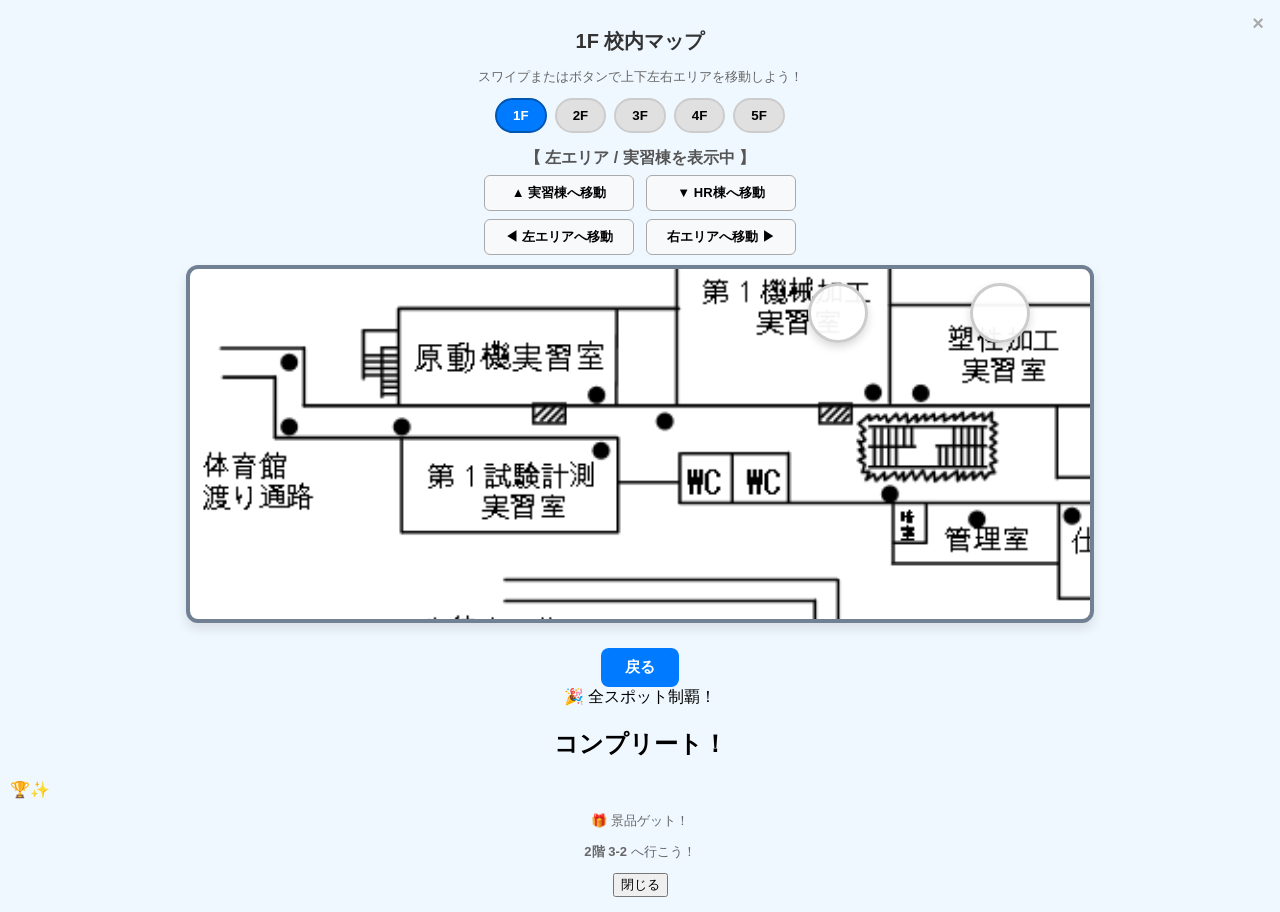
==== map.html @ f359a03f "Add files via upload" ====
<!DOCTYPE html>
<html lang="ja">
<head>
    <meta charset="UTF-8">
    <meta name="viewport" content="width=device-width, initial-scale=1.0">
    <title>ARスタンプラリー - 校内マップ</title>
    
    <link rel="stylesheet" href="map.css?v=4">
</head>
<body>

    <!-- ヘッダーエリア（右上ミニバッジ配置用） -->
    <div class="header-container">
        <h1 id="floorTitle">1F 校内マップ</h1>
        <!-- 2回目以降いつでも開けるミニバッジボタン -->
        <div id="completeBadge" class="complete-badge" onclick="openCompleteModal()" style="display: none;">
            🎁 景品GET!
        </div>
    </div>
    
    <p>スワイプまたはボタンで上下左右エリアを移動しよう！</p>

    <!-- 階数切り替えボタン -->
    <div class="floor-selector">
        <button class="floor-btn active" onclick="switchFloor(1)">1F</button>
        <button class="floor-btn" onclick="switchFloor(2)">2F</button>
        <button class="floor-btn" onclick="switchFloor(3)">3F</button>
        <button class="floor-btn" onclick="switchFloor(4)">4F</button>
        <button class="floor-btn" onclick="switchFloor(5)">5F</button>
    </div>

    <!-- 上下左右エリア切替インジケーター & ボタン -->
    <div class="area-control">
        <div id="areaLabel" class="area-indicator">【 左エリア / 実習棟を表示中 】</div>
        
        <div class="area-btn-group">
            <button class="area-btn btn-up" onclick="setYAreaView(false)">▲ 実習棟へ移動</button>
            <button class="area-btn btn-down" onclick="setYAreaView(true)">▼ HR棟へ移動</button>
            <button class="area-btn btn-left" onclick="setXAreaView(false)">◀ 左エリアへ移動</button>
            <button class="area-btn btn-right" onclick="setXAreaView(true)">右エリアへ移動 ▶</button>
        </div>
    </div>

    <!-- 全体マップエリア -->
    <div id="mapContainer" class="map-container floor-1f">
        <div class="map-content">
            <img id="mapImage" src="マップ画像/１F文字入り.png" alt="平面図" class="map-image">

            <div class="map-overlay">
                <!-- 1Fのピン群 -->
                <div id="floor-1" class="floor-layer active">
                    <div id="stamp-a" class="stamp" style="top: 17%; left: 36%;" onclick="openModal('a')"></div>
                    <div id="stamp-b" class="stamp" style="top: 17%; left: 45%;" onclick="openModal('b')"></div>
                </div>

                <!-- 2Fのピン群 -->
                <div id="floor-2" class="floor-layer">
                    <div id="stamp-c" class="stamp" style="top: 15%; left: 34%;" onclick="openModal('c')"></div>
                    <div id="stamp-d" class="stamp" style="top: 19%; left: 73%;" onclick="openModal('d')"></div>
                </div>

                <!-- 3Fのピン群 -->
                <div id="floor-3" class="floor-layer">
                    <div id="stamp-e" class="stamp" style="top: 27%; left: 38%;" onclick="openModal('e')"></div>
                    <div id="stamp-f" class="stamp" style="top: 17%; left: 54%;" onclick="openModal('f')"></div>
                </div>

                <!-- 4Fのピン群 -->
                <div id="floor-4" class="floor-layer">
                    <div id="stamp-g" class="stamp" style="top: 15%; left: 39%;" onclick="openModal('g')"></div>
                    <div id="stamp-h" class="stamp" style="top: 2%; left: 45%;" onclick="openModal('h')"></div>
                </div>

                <!-- 5Fのピン群 -->
                <div id="floor-5" class="floor-layer">
                    <div id="stamp-i" class="stamp" style="top: 19%; left: 38%;" onclick="openModal('i')"></div>
                    <div id="stamp-j" class="stamp" style="top: 8%; left: 45%;" onclick="openModal('j')"></div>
                </div>
            </div>
        </div>
    </div>

    <!-- 戻るボタン -->
    <div>
        <a href="index.html" class="btn-back">戻る</a>
    </div>

    <!-- スタンプ詳細モーダル -->
    <div id="stampModal" class="stamp-modal-overlay">
        <div class="stamp-modal-card">
            <div class="modal-close-btn" onclick="closeModal()">×</div>
            <div id="modalTitle" class="modal-title">スポット</div>
            <div id="modalDesc" class="modal-desc">スタンプを3秒長押ししてGETしよう！</div>

            <div class="stamp-stage">
                <div id="modalStampSpot" class="modal-stamp-spot">未獲得</div>
                <div id="stampTool" class="stamp-tool"></div>
                <svg class="progress-ring" id="progressRing">
                    <circle id="progressCircle" cx="90" cy="90" r="72"></circle>
                </svg>
            </div>
        </div>
    </div>

    <!-- ★ コンプリート表示ポップアップ ★ -->
    <div id="completeModal" class="complete-modal-overlay">
        <div class="complete-modal-card">
            <div class="modal-close-btn" onclick="closeCompleteModal()">×</div>
            
            <div class="complete-header">🎉 全スポット制覇！</div>
            <h2 class="complete-title">コンプリート！</h2>
            
            <!-- card.png を指定 -->
            <div class="complete-illustration">
                <img src="校内画像/card.png" alt="コンプリートイラスト" onerror="this.style.display='none'; this.nextElementSibling.style.display='flex';">
                <div class="complete-fallback-icon" style="display:none;">🏆✨</div>
            </div>

            <div class="complete-message-box">
                <p class="prize-tag">🎁 景品ゲット！</p>
                <p class="prize-location"><strong>2階 3-2</strong> へ行こう！</p>
            </div>

            <button class="btn-complete-close" onclick="closeCompleteModal()">閉じる</button>
        </div>
    </div>

    <script>
        const allStamps = ['a', 'b', 'c', 'd', 'e', 'f', 'g', 'h', 'i', 'j'];

        const stampImages = {
            'a': '校内画像/1f3.jpg',
            'b': '校内画像/時計.jpg',
            'c': '校内画像/2f3.jpg',
            'd': '校内画像/食物調理科２.jpg',
            'e': '校内画像/3f3.jpg',
            'f': '校内画像/服デ.jpg',
            'g': '校内画像/4f2.jpg',
            'h': '校内画像/パソコン.jpg',
            'i': '校内画像/5f(2).jpg',
            'j': '校内画像/流通経済.jpg'
        };

        const spotNames = {
            'a': '1F スポットA', 'b': '1F スポットB',
            'c': '2F スポットC', 'd': '2F スポットD',
            'e': '3F スポットE', 'f': '3F スポットF',
            'g': '4F スポットG', 'h': '4F スポットH',
            'i': '5F スポットI', 'j': '5F スポットJ'
        };

        window.onload = function() {
            refreshMapStamps();
            setup2DSwipe();
            checkCompletionStatus();
        };
        // ★ テスト用：強制的にコンプリート画面を開く（確認が終わったら消してください）
        function checkCompletionStatus() {
            const isCompleted = localStorage.getItem('stamp-complete-flag') === '1';
            const badge = document.getElementById('completeBadge');
            
            if (isCompleted && badge) {
                badge.style.display = 'inline-flex';
            }
        }

        function openCompleteModal() {
            document.getElementById('completeModal').style.display = 'flex';
        }

        function closeCompleteModal() {
            document.getElementById('completeModal').style.display = 'none';
        }

        let isBottomView = false;
        let isRightView = false;

        function updateAreaView() {
            const container = document.getElementById('mapContainer');
            const label = document.getElementById('areaLabel');

            if (isBottomView) container.classList.add('view-bottom');
            else container.classList.remove('view-bottom');

            if (isRightView) container.classList.add('view-right');
            else container.classList.remove('view-right');

            const xText = isRightView ? '右エリア' : '左エリア';
            const yText = isBottomView ? 'HR棟' : '実習棟';

            if (container.classList.contains('floor-5f')) {
                label.textContent = `【 ${xText}を表示中 】`;
            } else {
                label.textContent = `【 ${xText} / ${yText}を表示中 】`;
            }
        }

        function setYAreaView(toBottom) {
            isBottomView = toBottom;
            updateAreaView();
        }

        function setXAreaView(toRight) {
            isRightView = toRight;
            updateAreaView();
        }

        function setup2DSwipe() {
            let touchStartX = 0, touchStartY = 0;
            let touchEndX = 0, touchEndY = 0;
            const container = document.getElementById('mapContainer');

            container.addEventListener('touchstart', e => {
                touchStartX = e.changedTouches[0].screenX;
                touchStartY = e.changedTouches[0].screenY;
            }, { passive: true });

            container.addEventListener('touchend', e => {
                touchEndX = e.changedTouches[0].screenX;
                touchEndY = e.changedTouches[0].screenY;
                handleSwipe();
            }, { passive: true });

            function handleSwipe() {
                const diffX = touchEndX - touchStartX;
                const diffY = touchEndY - touchStartY;
                const swipeThreshold = 30;

                if (Math.abs(diffY) > Math.abs(diffX)) {
                    if (diffY < -swipeThreshold) setYAreaView(true);
                    if (diffY > swipeThreshold)  setYAreaView(false);
                } 
                else {
                    if (diffX < -swipeThreshold) setXAreaView(true);
                    if (diffX > swipeThreshold)  setXAreaView(false);
                }
            }
        }

        function switchFloor(floorNum) {
            document.getElementById('floorTitle').textContent = `${floorNum}F 校内マップ`;

            const numKanji = ["０", "１", "２", "３", "４", "５"];
            document.getElementById('mapImage').src = `マップ画像/${numKanji[floorNum]}F文字入り.png`;

            const buttons = document.querySelectorAll('.floor-btn');
            buttons.forEach((btn, idx) => {
                if (idx + 1 === floorNum) btn.classList.add('active');
                else btn.classList.remove('active');
            });

            for (let i = 1; i <= 5; i++) {
                const layer = document.getElementById(`floor-${i}`);
                if (layer) {
                    if (i === floorNum) layer.classList.add('active');
                    else layer.classList.remove('active');
                }
            }

            const container = document.getElementById('mapContainer');
            container.classList.remove('floor-1f', 'floor-2f', 'floor-3f', 'floor-4f', 'floor-5f');
            container.classList.add(`floor-${floorNum}f`);

            isBottomView = false;
            isRightView = false;
            updateAreaView();
        }

        function refreshMapStamps() {
            allStamps.forEach(id => {
                const el = document.getElementById(`stamp-${id}`);
                if (!el) return;

                const isDone = localStorage.getItem(`stamp-${id}-done`) === '1';
                const isReady = localStorage.getItem(`stamp-${id}-flag`) === '1';
                const imgUrl = stampImages[id];

                if (imgUrl) {
                    el.style.backgroundImage = `url('${imgUrl}')`;
                    el.style.backgroundSize = 'cover';
                    el.style.backgroundPosition = 'center';
                    el.innerHTML = "";
                } else {
                    el.style.backgroundImage = "none";
                }

                if (isDone) {
                    el.classList.remove("ready");
                    el.classList.add("active");
                } else if (isReady) {
                    el.classList.remove("active");
                    el.classList.add("ready");
                } else {
                    el.classList.remove("ready", "active");
                }
            });
        }

        let currentStampKey = '';
        let progressInterval = null;
        let holdDuration = 0;
        const REQUIRED_TIME = 3000; 
        const CIRCLE_CIRCUMFERENCE = 452;

        const modal = document.getElementById('stampModal');
        const modalTitle = document.getElementById('modalTitle');
        const modalDesc = document.getElementById('modalDesc');
        const modalSpot = document.getElementById('modalStampSpot');
        const stampTool = document.getElementById('stampTool');
        const progressRing = document.getElementById('progressRing');
        const progressCircle = document.getElementById('progressCircle');

        function openModal(typeKey) {
            currentStampKey = typeKey;
            modalTitle.textContent = spotNames[typeKey] || `スポット ${typeKey.toUpperCase()}`;
            modal.style.display = 'flex';

            const isDone = localStorage.getItem(`stamp-${typeKey}-done`) === '1';
            const isReady = localStorage.getItem(`stamp-${typeKey}-flag`) === '1';
            const imgUrl = stampImages[typeKey];

            modalSpot.className = 'modal-stamp-spot';
            modalSpot.style.animation = 'none';
            stampTool.style.display = 'none';
            stampTool.style.transform = 'none';
            stampTool.style.opacity = '1';
            progressRing.style.display = 'none';
            progressCircle.style.strokeDashoffset = CIRCLE_CIRCUMFERENCE;

            if (imgUrl) {
                modalSpot.style.backgroundImage = `url('${imgUrl}')`;
                modalSpot.style.backgroundSize = 'cover';
                modalSpot.style.backgroundPosition = 'center';
                modalSpot.innerHTML = '';
            } else {
                modalSpot.style.backgroundImage = 'none';
            }

            if (isDone) {
                modalSpot.classList.add('active');
                modalDesc.textContent = 'スタンプ獲得済みです！';
            } else if (isReady) {
                modalSpot.classList.add('ready');
                modalDesc.textContent = 'スタンプを3秒長押ししてGETしよう！';
                stampTool.style.display = 'flex';
                progressRing.style.display = 'block';
            } else {
                if (!imgUrl) modalSpot.innerHTML = '未獲得';
                modalDesc.textContent = 'ARマーカーを読み取ると押せるようになります。';
            }
        }

        function closeModal() {
            modal.style.display = 'none';
            resetPressing();
        }

        modalSpot.addEventListener('pointerdown', startPress);
        window.addEventListener('pointerup', cancelPress);
        window.addEventListener('pointercancel', cancelPress);

        function startPress(e) {
            if (!modalSpot.classList.contains('ready')) return;

            e.preventDefault();
            holdDuration = 0;
            modalSpot.classList.add('pressing');

            progressCircle.style.strokeDashoffset = CIRCLE_CIRCUMFERENCE;

            progressInterval = setInterval(() => {
                holdDuration += 100;
                let offset = CIRCLE_CIRCUMFERENCE - (CIRCLE_CIRCUMFERENCE * (holdDuration / REQUIRED_TIME));
                progressCircle.style.strokeDashoffset = Math.max(0, offset);

                if (holdDuration >= REQUIRED_TIME) {
                    completeStamp();
                }
            }, 100);
        }

        function cancelPress() {
            if (holdDuration < REQUIRED_TIME) resetPressing();
        }

        function resetPressing() {
            clearInterval(progressInterval);
            modalSpot.classList.remove('pressing');
            progressCircle.style.strokeDashoffset = CIRCLE_CIRCUMFERENCE;
            holdDuration = 0;
        }

        function completeStamp() {
            resetPressing();

            stampTool.style.transform = 'translate(-45px, 45px) scale(1.2)';

            setTimeout(() => {
                modalSpot.classList.remove('ready');
                modalSpot.classList.add('active');

                modalSpot.style.animation = 'popImpact 0.4s ease-out';
                modalDesc.textContent = 'スタンプを獲得しました！';
                stampTool.style.opacity = '0';
                progressRing.style.display = 'none';

                localStorage.setItem(`stamp-${currentStampKey}-done`, '1');
                refreshMapStamps();

                const doneCount = allStamps.filter(id => localStorage.getItem(`stamp-${id}-done`) === '1').length;
                
                if (doneCount === 10) {
                    localStorage.setItem('stamp-complete-flag', '1');
                    checkCompletionStatus();
                    
                    setTimeout(() => {
                        closeModal();
                        openCompleteModal();
                    }, 800);
                }
            }, 300);

        }
    </script>
</body>
</html>
---- map.css ----
body {
    font-family: Arial, sans-serif, "Helvetica Neue", "Hiragino Kaku Gothic ProN", "Meiryo";
    text-align: center;
    background-color: aliceblue;
    padding: 15px 10px;
    margin: 0;
    user-select: none;
}

h1 {
    font-size: 20px;
    color: #333;
    margin-bottom: 4px;
}

p {
    color: #666;
    font-size: 13px;
    margin-bottom: 12px;
}

/* フロア切り替えボタン */
.floor-selector {
    display: flex;
    justify-content: center;
    gap: 8px;
    margin-bottom: 15px;
}

.floor-btn {
    padding: 8px 16px;
    background-color: #e0e0e0;
    border: 2px solid #ccc;
    border-radius: 20px;
    font-weight: bold;
    cursor: pointer;
    transition: all 0.2s;
}

.floor-btn.active {
    background-color: #007bff;
    color: #fff;
    border-color: #0056b3;
}

/* 上下エリア切替インジケーター & ボタン */
.area-control {
    text-align: center;
    margin-bottom: 10px;
}

.area-indicator {
    font-weight: bold;
    color: #555;
    margin-bottom: 6px;
}

.area-btn-group {
    display: grid !important;
    grid-template-columns: repeat(2, 150px) !important;
    justify-content: center !important;
    gap: 8px 12px !important;
    margin: 0 auto !important;
}

.area-btn {
    width: 100% !important;
    padding: 8px 10px;
    background-color: #f8f9fa;
    border: 1px solid #aaa;
    border-radius: 6px;
    font-size: 13px;
    font-weight: bold;
    cursor: pointer;
    box-sizing: border-box;
}
.area-btn:active {
    background-color: #ddd;
}

/* 5F選択時のボタン非表示制御 */
:has(.floor-5f) .btn-up,
:has(.floor-5f) .btn-down,
:has(#mapContainer.floor-5f) .btn-up,
:has(#mapContainer.floor-5f) .btn-down {
    display: none !important;
}

:has(.floor-5f) .area-btn-group,
:has(#mapContainer.floor-5f) .area-btn-group {
    grid-template-columns: repeat(2, 140px) !important;
}

.map-container {
    position: relative;
    width: 100%;
    max-width: 900px;
    height: 350px;
    margin: 0 auto 15px;
    background: #ffffff;
    border: 4px solid #718093;
    border-radius: 12px;
    box-shadow: 0 6px 12px rgba(0, 0, 0, 0.1);
    overflow: hidden;
    touch-action: none;
}

.map-content {
    position: absolute;
    top: 0;
    left: 0;
    width: 200%;
    min-width: 1600px;
    transition: transform 0.8s ease-out;
}

.map-image {
    width: 100%;
    height: auto;
    display: block;
}

/* 階数ごとのマップ初期位置 */
.floor-1f .map-content { height: 250%; transform: translate(-38%, -5%); }
.map-container.floor-1f:not(.view-right) .map-content { height: 180%; transform: translate(0%, -10%); }
.map-container.floor-1f.view-bottom:not(.view-right) .map-content { height: 180%; transform: translate(0%, -80%); }
.map-container.floor-1f.view-bottom.view-right .map-content { height: 250%; transform: translate(-50%, -55%); }

.floor-2f .map-content { height: 250%; transform: translate(0%, 0%); }
.map-container.floor-2f.view-bottom .map-content { transform: translate(0%, -20%); }
.map-container.floor-2f.view-right .map-content { transform: translate(-32%, 0%); }
.map-container.floor-2f.view-bottom.view-right .map-content { transform: translate(-45%, -55%); }

.floor-3f .map-content { height: 120% !important; transform: translate(0%, 0%) !important; }
.map-container.floor-3f.view-bottom .map-content { transform: translate(0%, -40%) !important; }
.map-container.floor-3f.view-right .map-content { transform: translate(-50%, 0%) !important; }
.map-container.floor-3f.view-bottom.view-right .map-content { transform: translate(-50%, -40%) !important; }

.floor-4f .map-content { height: 120%; transform: translate(0%, 0%); }
.map-container.floor-4f.view-bottom .map-content { transform: translate(0%, -33%); }
.map-container.floor-4f.view-right .map-content { transform: translate(-50%, 0%); }
.map-container.floor-4f.view-bottom.view-right .map-content { transform: translate(-50%, -33%); }

.floor-5f .map-content { height: 100%; transform: translate(0%, 0%); }
.map-container.floor-5f.view-right .map-content { transform: translate(-50%, 0%); }

.map-overlay {
    position: absolute;
    top: 0; left: 0;
    width: 100%; height: 100%;
    pointer-events: none;
}

.floor-layer {
    display: none;
    position: absolute;
    top: 0; left: 0;
    width: 100%; height: 100%;
}

.floor-layer.active {
    display: block;
}

/* ピン・スタンプ設定 */
.stamp {
    width: 54px;
    height: 54px;
    border-radius: 50%;
    display: flex;
    justify-content: center;
    align-items: center;
    background-color: rgba(255, 255, 255, 0.95);
    border: 3px solid #ccc;
    color: #333;
    font-weight: bold;
    font-size: 10px;
    position: absolute;
    z-index: 20;
    box-shadow: 0 4px 8px rgba(0, 0, 0, 0.15);
    transition: all 0.3s ease;
    cursor: pointer;
    transform: translate(-50%, -50%);
    pointer-events: auto;
}

.stamp.ready {
    background-color: #00d2d3;
    border: 3px solid #01a3a4;
    color: #fff;
    box-shadow: 0 0 12px rgba(0, 210, 211, 0.8);
    animation: pulse 1.5s infinite;
}

.stamp.active {
    background-color: #ff9f43;
    border: 3px solid #e67e22;
    color: #fff;
    transform: translate(-50%, -50%) scale(1.1);
    box-shadow: 0 4px 12px rgba(230, 126, 34, 0.5);
    animation: none;
}

@keyframes pulse {
    0% { transform: translate(-50%, -50%) scale(1); }
    50% { transform: translate(-50%, -50%) scale(1.08); }
    100% { transform: translate(-50%, -50%) scale(1); }
}

.btn-back {
    display: inline-block;
    padding: 10px 24px;
    background-color: #007bff;
    color: #fff;
    border-radius: 8px;
    text-decoration: none;
    font-weight: bold;
    margin-top: 10px;
    font-size: 15px;
}

/* モーダル */
.stamp-modal-overlay {
    display: none;
    position: fixed;
    top: 0; left: 0;
    width: 100vw; height: 100vh;
    background-color: rgba(0, 0, 0, 0.7);
    z-index: 100;
    justify-content: center;
    align-items: center;
}

.stamp-modal-card {
    background-color: #fff;
    width: 320px;
    padding: 24px 20px;
    border-radius: 16px;
    position: relative;
    box-shadow: 0 10px 25px rgba(0, 0, 0, 0.3);
    display: flex;
    flex-direction: column;
    align-items: center;
}

.modal-close-btn {
    position: absolute;
    top: 12px; right: 16px;
    font-size: 20px;
    font-weight: bold;
    color: #aaa;
    cursor: pointer;
}

.modal-title {
    font-size: 18px;
    font-weight: bold;
    color: #2c3e50;
    margin-bottom: 8px;
}

.modal-desc {
    font-size: 12px;
    color: #7f8c8d;
    margin-bottom: 20px;
    height: 18px;
}

.stamp-stage {
    position: relative;
    width: 220px;
    height: 220px;
    margin-bottom: 15px;
    display: flex;
    justify-content: center;
    align-items: center;
}

.stamp.active,
.modal-stamp-spot.active {
    font-size: 0;
    background-size: cover;
    background-repeat: no-repeat;
    background-position: center;
    background-color: transparent;
    border: none;
}

.modal-stamp-spot {
    width: 140px;
    height: 140px;
    border-radius: 50%;
    border: 4px dashed #bdc3c7;
    background-color: #f8f9fa;
    display: flex;
    justify-content: center;
    align-items: center;
    font-size: 16px;
    font-weight: bold;
    color: #95a5a6;
    transition: transform 0.2s ease, background-color 0.3s, border-color 0.3s;
    position: relative;
    z-index: 10;
    cursor: pointer;
    box-sizing: border-box;
    touch-action: none;
}

.modal-stamp-spot.ready {
    border: 4px solid #00d2d3;
    background-color: #e0f7fa;
    color: #00838f;
    box-shadow: 0 0 20px rgba(0, 210, 211, 0.5);
}

.modal-stamp-spot.pressing {
    animation: shake 0.1s infinite;
}

.modal-stamp-spot.active {
    border: 4px solid #e67e22;
    background-color: #ff9f43;
    color: #fff;
    font-size: 32px;
    box-shadow: 0 6px 20px rgba(230, 126, 34, 0.5);
    cursor: default;
}

.stamp-tool {
    position: absolute;
    top: 0; right: 0;
    width: 50px; height: 50px;
    background-color: #e74c3c;
    border: 3px solid #c0392b;
    border-radius: 50%;
    color: white;
    font-size: 10px;
    font-weight: bold;
    display: flex;
    justify-content: center;
    align-items: center;
    box-shadow: 0 4px 10px rgba(0, 0, 0, 0.25);
    z-index: 15;
    transition: transform 0.4s cubic-bezier(0.175, 0.885, 0.32, 1.275), opacity 0.3s;
    pointer-events: none;
}

.stamp-tool::after {
    content: "ハンコ";
}

.progress-ring {
    position: absolute;
    top: 20px; left: 20px;
    width: 180px;
    height: 180px;
    pointer-events: none;
    z-index: 20;
    transform: rotate(-90deg);
}

.progress-ring circle {
    fill: transparent;
    stroke: #00d2d3;
    stroke-width: 8;
    stroke-dasharray: 452;
    stroke-dashoffset: 452;
    stroke-linecap: round;
    transition: stroke-dashoffset 0.1s linear;
}

@keyframes shake {
    0% { transform: scale(1) rotate(0deg); }
    25% { transform: scale(0.98) rotate(-2deg); }
    50% { transform: scale(0.98) rotate(2deg); }
    75% { transform: scale(0.98) rotate(-1deg); }
    100% { transform: scale(1) rotate(1deg); }
}

@keyframes popImpact {
    0% { transform: scale(0.8); }
    50% { transform: scale(1.15); }
    100% { transform: scale(1); }
}

/* スマホ対応レスポンシブ設定 */
@media (max-width: 768px) {
    .map-container { height: 280px; }

    .floor-1f .map-content { width: 250%; min-width: auto; }
    .map-container.floor-1f:not(.view-right) .map-content { height: 320%; transform: translate(0%, 0%); }
    .map-container.floor-1f.view-bottom:not(.view-right) .map-content { height: 320%; transform: translate(-21%, -23%); }
    .map-container.floor-1f.view-right .map-content { height: 320%; transform: translate(-42%, 0%); }
    .map-container.floor-1f.view-bottom.view-right .map-content { height: 320%; transform: translate(-63%, -23%); }

    .floor-2f .map-content { width: 250%; min-width: auto; }
    .map-container.floor-2f:not(.view-right) .map-content { height: 330%; transform: translate(0%, 0%); }
    .map-container.floor-2f.view-bottom:not(.view-right) .map-content { height: 330%; transform: translate(-19%, -20%); }
    .map-container.floor-2f.view-right .map-content { height: 330%; transform: translate(-39%, 0%); }
    .map-container.floor-2f.view-bottom.view-right .map-content { height: 330%; transform: translate(-60%, -20%); }

    .floor-3f .map-content { width: 200%; min-width: auto; }
    .map-container.floor-3f:not(.view-right) .map-content { height: 300%; transform: translate(0%, 0%); }
    .map-container.floor-3f.view-bottom:not(.view-right) .map-content { height: 300%; transform: translate(-10%, -20%); }
    .map-container.floor-3f.view-right .map-content { height: 300%; transform: translate(-50%, 0%); }
    .map-container.floor-3f.view-bottom.view-right .map-content { height: 300%; transform: translate(-50%, -20%); }

    .floor-4f .map-content { width: 200%; min-width: auto; }
    .map-container.floor-4f:not(.view-right) .map-content { height: 250%; transform: translate(0%, 0%); }
    .map-container.floor-4f.view-bottom:not(.view-right) .map-content { height: 250%; transform: translate(0%, -20%); }
    .map-container.floor-4f.view-right .map-content { height: 250%; transform: translate(-53%, 0%); }
    .map-container.floor-4f.view-bottom.view-right .map-content { height: 250%; transform: translate(-53%, -20%); }

    .floor-5f .map-content { width: 200%; min-width: auto; }
    .map-container.floor-5f:not(.view-right) .map-content { height: 210%; transform: translate(0%, 0%); }
    .map-container.floor-5f.view-right .map-content { height: 210%; transform: translate(-50%, 0%); }
    /* --- ヘッダー & 景品GETミニバッジ --- */
.header-container {
    position: relative;
    display: flex;
    justify-content: center;
    align-items: center;
    max-width: 900px;
    margin: 0 auto;
}

.complete-badge {
    position: absolute;
    right: 10px;
    top: 50%;
    transform: translateY(-50%);
    background: linear-gradient(135deg, #ff9f43, #ee5253);
    color: #ffffff;
    font-size: 12px;
    font-weight: bold;
    padding: 6px 12px;
    border-radius: 20px;
    box-shadow: 0 3px 8px rgba(238, 82, 83, 0.4);
    cursor: pointer;
    animation: badgeBounce 2s infinite ease-in-out;
    border: 1px solid #ffffff;
    z-index: 50;
}

@keyframes badgeBounce {
    0%, 100% { transform: translateY(-50%) scale(1); }
    50% { transform: translateY(-50%) scale(1.08); }
}

/* --- コンプリートポップアップモーダル --- */
.complete-modal-overlay {
    display: none;
    position: fixed;
    top: 0; left: 0;
    width: 100vw; height: 100vh;
    background-color: rgba(0, 0, 0, 0.8);
    z-index: 200;
    justify-content: center;
    align-items: center;
    backdrop-filter: blur(4px);
}

.complete-modal-card {
    background: #ffffff;
    width: 88%;
    max-width: 360px;
    padding: 28px 20px 20px;
    border-radius: 20px;
    position: relative;
    box-shadow: 0 12px 30px rgba(0, 0, 0, 0.4);
    display: flex;
    flex-direction: column;
    align-items: center;
    text-align: center;
    animation: popIn 0.35s cubic-bezier(0.175, 0.885, 0.32, 1.275);
    border: 3px solid #ff9f43;
}

.complete-header {
    font-size: 13px;
    font-weight: bold;
    color: #ee5253;
    letter-spacing: 1px;
    margin-bottom: 2px;
}

.complete-title {
    font-size: 26px;
    font-weight: 900;
    color: #222222;
    margin: 0 0 15px 0;
    background: linear-gradient(45deg, #ff9f43, #ee5253);
    -webkit-background-clip: text;
    -webkit-text-fill-color: transparent;
}

.complete-illustration {
    width: 140px;
    height: 140px;
    margin-bottom: 15px;
    display: flex;
    justify-content: center;
    align-items: center;
}

.complete-illustration img {
    width: 100%;
    height: 100%;
    object-fit: contain;
}

.complete-fallback-icon {
    font-size: 70px;
    line-height: 1;
}

.complete-message-box {
    background-color: #fff9f0;
    border: 2px dashed #ff9f43;
    border-radius: 12px;
    width: 100%;
    padding: 12px;
    box-sizing: border-box;
    margin-bottom: 18px;
}

.prize-tag {
    font-size: 16px;
    font-weight: bold;
    color: #d63031;
    margin: 0 0 4px 0;
}

.prize-location {
    font-size: 17px;
    color: #2d3436;
    margin: 0;
}

.prize-location strong {
    font-size: 22px;
    color: #0984e3;
    text-decoration: underline;
}

.btn-complete-close {
    width: 100%;
    padding: 12px 0;
    background: linear-gradient(135deg, #0984e3, #74b9ff);
    color: #ffffff;
    font-size: 15px;
    font-weight: bold;
    border: none;
    border-radius: 10px;
    cursor: pointer;
    box-shadow: 0 4px 10px rgba(9, 132, 227, 0.3);
}

.btn-complete-close:active {
    transform: scale(0.98);
}
}
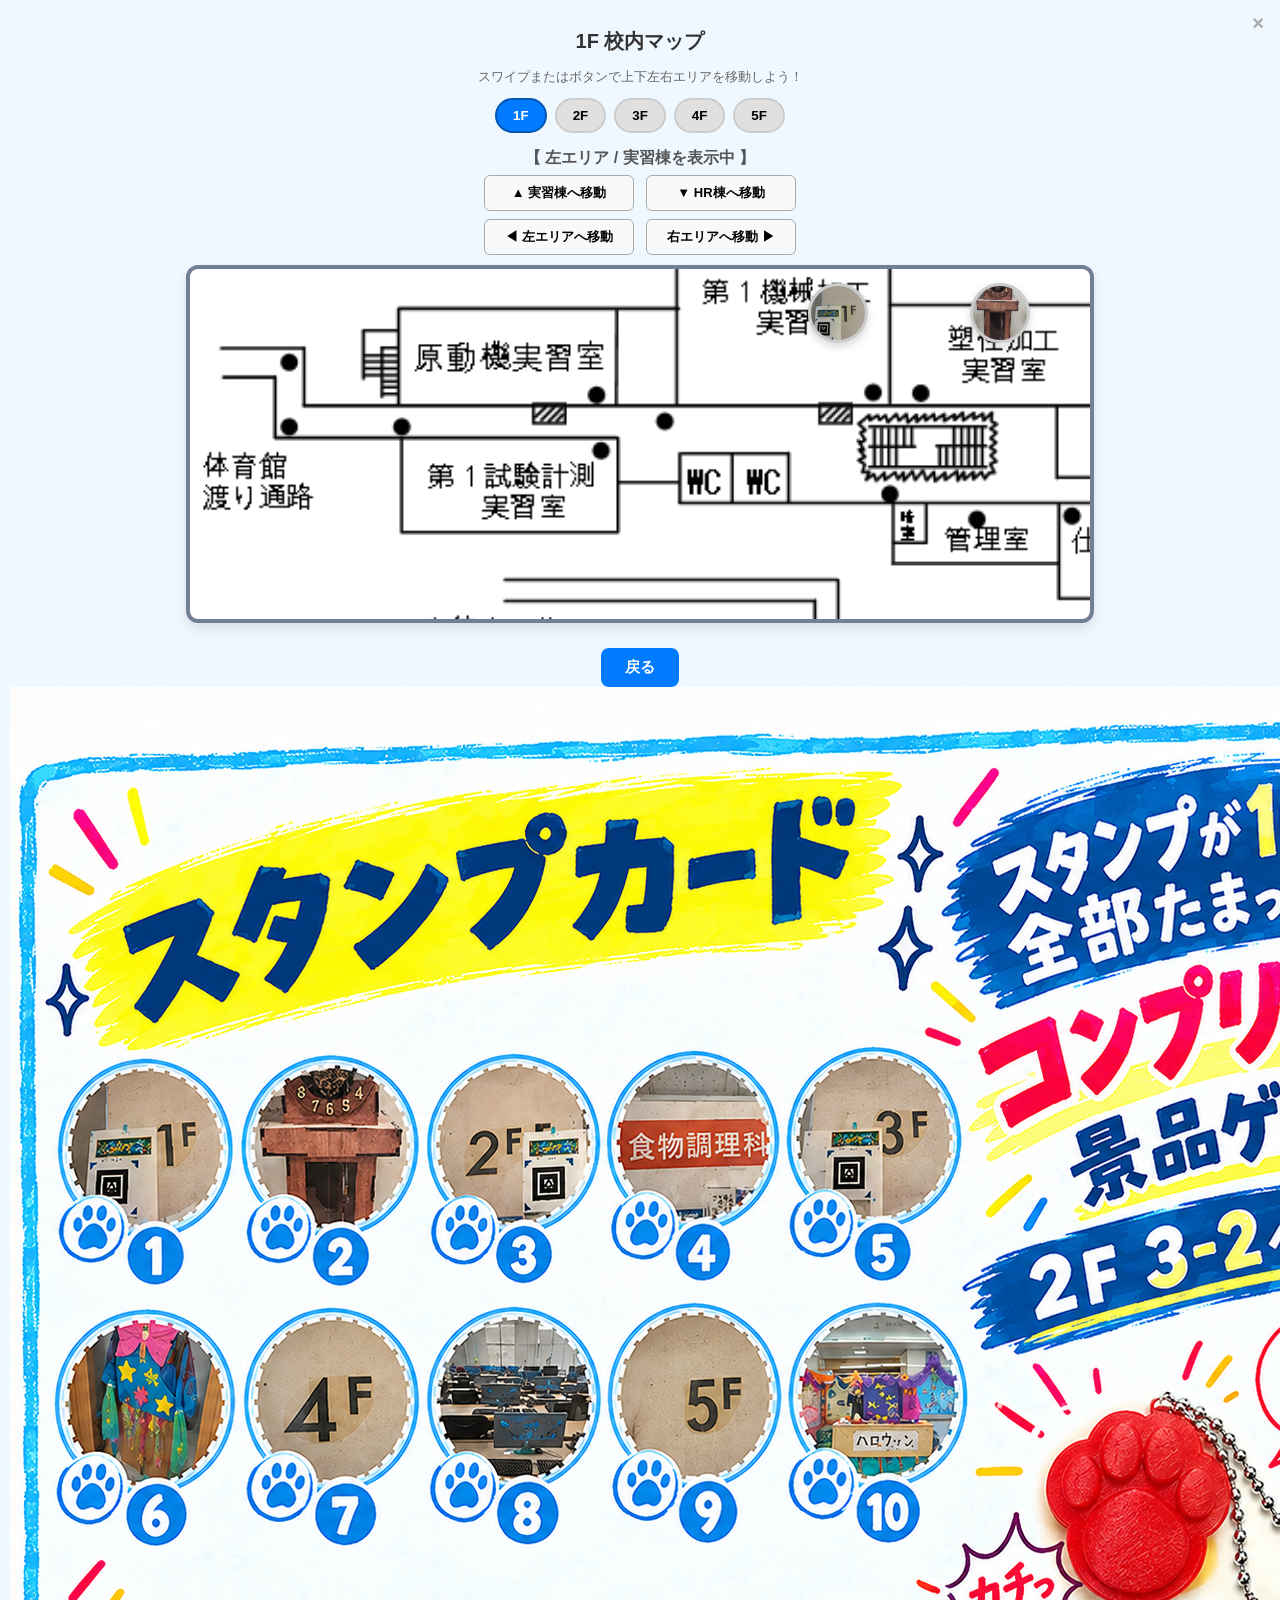
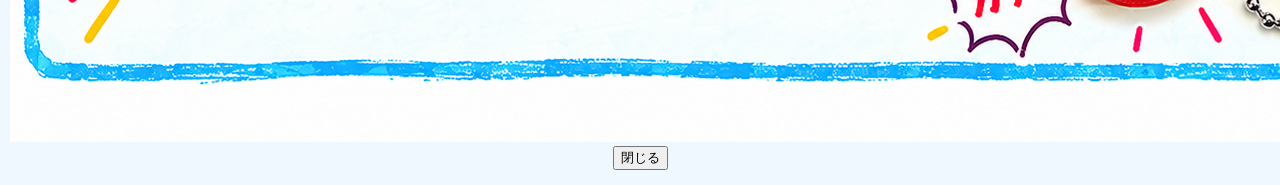
==== commit 5428e061: "Refactor map.html layout and badge display Updated the HTML structure and styles for the map page, i" ====
--- a/map.html
+++ b/map.html
@@ -5,19 +5,18 @@
     <meta name="viewport" content="width=device-width, initial-scale=1.0">
     <title>ARスタンプラリー - 校内マップ</title>
     
-    <link rel="stylesheet" href="map.css?v=4">
+    <link rel="stylesheet" href="map.css?v=5">
 </head>
 <body>
 
-    <!-- ヘッダーエリア（右上ミニバッジ配置用） -->
+    <!-- ヘッダーエリア（右上ミニサムネイルバッジ） -->
     <div class="header-container">
         <h1 id="floorTitle">1F 校内マップ</h1>
-        <!-- 2回目以降いつでも開けるミニバッジボタン -->
-        <div id="completeBadge" class="complete-badge" onclick="openCompleteModal()" style="display: none;">
-            🎁 景品GET!
+        <!-- 右上に表示されるカードのミニサムネイル -->
+        <div id="completeBadge" class="complete-badge-thumb" onclick="openCompleteModal()" style="display: none;">
+            <img src="校内画像/card.png" alt="Card Thumb" class="badge-img">
         </div>
-    </div>
-    
+    </div>    
     <p>スワイプまたはボタンで上下左右エリアを移動しよう！</p>
 
     <!-- 階数切り替えボタン -->
@@ -102,23 +101,13 @@
         </div>
     </div>
 
-    <!-- ★ コンプリート表示ポップアップ ★ -->
+    <!-- コンプリート表示ポップアップ -->
     <div id="completeModal" class="complete-modal-overlay">
         <div class="complete-modal-card">
             <div class="modal-close-btn" onclick="closeCompleteModal()">×</div>
             
-            <div class="complete-header">🎉 全スポット制覇！</div>
-            <h2 class="complete-title">コンプリート！</h2>
-            
-            <!-- card.png を指定 -->
-            <div class="complete-illustration">
-                <img src="校内画像/card.png" alt="コンプリートイラスト" onerror="this.style.display='none'; this.nextElementSibling.style.display='flex';">
-                <div class="complete-fallback-icon" style="display:none;">🏆✨</div>
-            </div>
-
-            <div class="complete-message-box">
-                <p class="prize-tag">🎁 景品ゲット！</p>
-                <p class="prize-location"><strong>2階 3-2</strong> へ行こう！</p>
+            <div class="complete-illustration-single">
+                <img src="校内画像/card.png" alt="コンプリートカード" class="complete-main-img">
             </div>
 
             <button class="btn-complete-close" onclick="closeCompleteModal()">閉じる</button>
@@ -154,13 +143,13 @@
             setup2DSwipe();
             checkCompletionStatus();
         };
-        // ★ テスト用：強制的にコンプリート画面を開く（確認が終わったら消してください）
+
         function checkCompletionStatus() {
             const isCompleted = localStorage.getItem('stamp-complete-flag') === '1';
             const badge = document.getElementById('completeBadge');
             
             if (isCompleted && badge) {
-                badge.style.display = 'inline-flex';
+                badge.style.display = 'inline-block';
             }
         }
 
@@ -419,8 +408,7 @@
                     }, 800);
                 }
             }, 300);
-
         }
     </script>
 </body>
-</html>+</html>
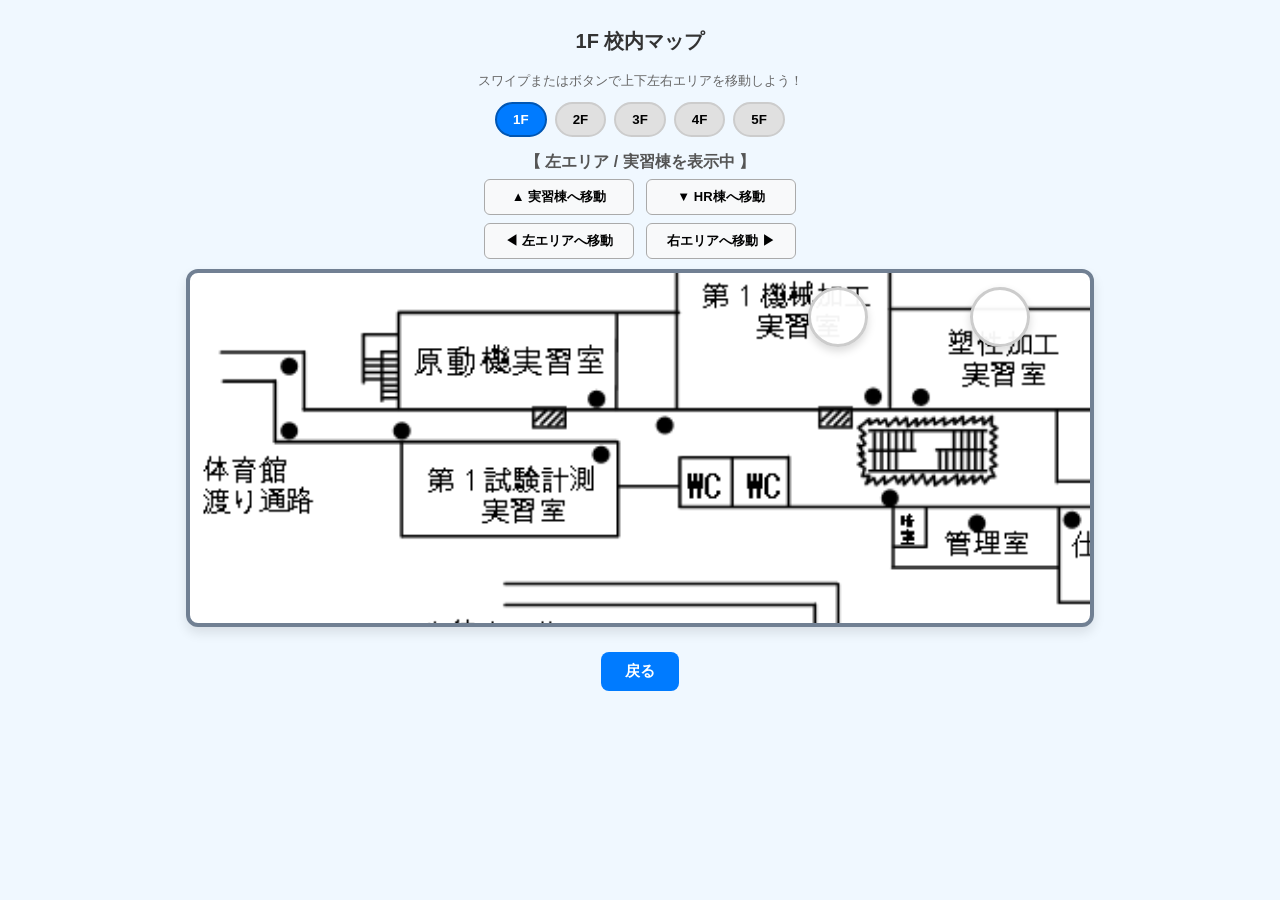
==== commit 77d805ae: "Update map.html" ====
--- a/map.html
+++ b/map.html
@@ -14,7 +14,7 @@
         <h1 id="floorTitle">1F 校内マップ</h1>
         <!-- 右上に表示されるカードのミニサムネイル -->
         <div id="completeBadge" class="complete-badge-thumb" onclick="openCompleteModal()" style="display: none;">
-            <img src="校内画像/card.png" alt="Card Thumb" class="badge-img">
+            <img src="校内画像/a/card.png" alt="Card Thumb" class="badge-img">
         </div>
     </div>    
     <p>スワイプまたはボタンで上下左右エリアを移動しよう！</p>
@@ -107,7 +107,7 @@
             <div class="modal-close-btn" onclick="closeCompleteModal()">×</div>
             
             <div class="complete-illustration-single">
-                <img src="校内画像/card.png" alt="コンプリートカード" class="complete-main-img">
+                <img src="校内画像/a/card.png" alt="コンプリートカード" class="complete-main-img">
             </div>
 
             <button class="btn-complete-close" onclick="closeCompleteModal()">閉じる</button>
@@ -118,16 +118,16 @@
         const allStamps = ['a', 'b', 'c', 'd', 'e', 'f', 'g', 'h', 'i', 'j'];
 
         const stampImages = {
-            'a': '校内画像/1f3.jpg',
-            'b': '校内画像/時計.jpg',
-            'c': '校内画像/2f3.jpg',
-            'd': '校内画像/食物調理科２.jpg',
-            'e': '校内画像/3f3.jpg',
-            'f': '校内画像/服デ.jpg',
-            'g': '校内画像/4f2.jpg',
-            'h': '校内画像/パソコン.jpg',
-            'i': '校内画像/5f(2).jpg',
-            'j': '校内画像/流通経済.jpg'
+            'a': '校内画像/a/1f3.jpg',
+            'b': '校内画像/a/時計.jpg',
+            'c': '校内画像/a/2f3.jpg',
+            'd': '校内画像/a/食物調理科２.jpg',
+            'e': '校内画像/a/3f3.jpg',
+            'f': '校内画像/a/服飾デザイン2.jpg',
+            'g': '校内画像/a/4f2.jpg',
+            'h': '校内画像/a/pit1.jpg',
+            'i': '校内画像/a/5f(2).jpg',
+            'j': '校内画像/a/流通経済2.jpg'
         };
 
         const spotNames = {
@@ -255,36 +255,45 @@
             updateAreaView();
         }
 
-        function refreshMapStamps() {
-            allStamps.forEach(id => {
-                const el = document.getElementById(`stamp-${id}`);
-                if (!el) return;
-
-                const isDone = localStorage.getItem(`stamp-${id}-done`) === '1';
-                const isReady = localStorage.getItem(`stamp-${id}-flag`) === '1';
-                const imgUrl = stampImages[id];
-
-                if (imgUrl) {
-                    el.style.backgroundImage = `url('${imgUrl}')`;
-                    el.style.backgroundSize = 'cover';
-                    el.style.backgroundPosition = 'center';
-                    el.innerHTML = "";
-                } else {
-                    el.style.backgroundImage = "none";
-                }
-
-                if (isDone) {
-                    el.classList.remove("ready");
-                    el.classList.add("active");
-                } else if (isReady) {
-                    el.classList.remove("active");
-                    el.classList.add("ready");
-                } else {
-                    el.classList.remove("ready", "active");
-                }
-            });
-        }
-
+function refreshMapStamps() {
+    allStamps.forEach(id => {
+        const el = document.getElementById(`stamp-${id}`);
+        if (!el) return;
+
+        const isDone = localStorage.getItem(`stamp-${id}-done`) === '1';
+        const isReady = localStorage.getItem(`stamp-${id}-flag`) === '1';
+        const imgUrl = stampImages[id];
+
+        if (isDone) {
+            // ★ 獲得済みは 肉球スタンプ（校内画像/a/完了スタンプ.png）を表示
+            el.style.backgroundImage = "url('校内画像/a/完了スタンプ.png')";
+            el.style.backgroundSize = 'contain';
+            el.style.backgroundPosition = 'center';
+            el.style.backgroundRepeat = 'no-repeat';
+            el.classList.remove("ready");
+            el.classList.add("active");
+            el.innerHTML = "";
+        } else if (isReady) {
+            if (imgUrl) {
+                el.style.backgroundImage = `url('${imgUrl}')`;
+                el.style.backgroundSize = 'cover';
+                el.style.backgroundPosition = 'center';
+            }
+            el.classList.remove("active");
+            el.classList.add("ready");
+            el.innerHTML = "";
+        } else {
+            if (imgUrl) {
+                el.style.backgroundImage = `url('${imgUrl}')`;
+                el.style.backgroundSize = 'cover';
+                el.style.backgroundPosition = 'center';
+            } else {
+                el.style.backgroundImage = "none";
+            }
+            el.classList.remove("ready", "active");
+        }
+    });
+}
         let currentStampKey = '';
         let progressInterval = null;
         let holdDuration = 0;
@@ -299,46 +308,57 @@
         const progressRing = document.getElementById('progressRing');
         const progressCircle = document.getElementById('progressCircle');
 
-        function openModal(typeKey) {
-            currentStampKey = typeKey;
-            modalTitle.textContent = spotNames[typeKey] || `スポット ${typeKey.toUpperCase()}`;
-            modal.style.display = 'flex';
-
-            const isDone = localStorage.getItem(`stamp-${typeKey}-done`) === '1';
-            const isReady = localStorage.getItem(`stamp-${typeKey}-flag`) === '1';
-            const imgUrl = stampImages[typeKey];
-
-            modalSpot.className = 'modal-stamp-spot';
-            modalSpot.style.animation = 'none';
-            stampTool.style.display = 'none';
-            stampTool.style.transform = 'none';
-            stampTool.style.opacity = '1';
-            progressRing.style.display = 'none';
-            progressCircle.style.strokeDashoffset = CIRCLE_CIRCUMFERENCE;
-
-            if (imgUrl) {
-                modalSpot.style.backgroundImage = `url('${imgUrl}')`;
-                modalSpot.style.backgroundSize = 'cover';
-                modalSpot.style.backgroundPosition = 'center';
-                modalSpot.innerHTML = '';
-            } else {
-                modalSpot.style.backgroundImage = 'none';
-            }
-
-            if (isDone) {
-                modalSpot.classList.add('active');
-                modalDesc.textContent = 'スタンプ獲得済みです！';
-            } else if (isReady) {
-                modalSpot.classList.add('ready');
-                modalDesc.textContent = 'スタンプを3秒長押ししてGETしよう！';
-                stampTool.style.display = 'flex';
-                progressRing.style.display = 'block';
-            } else {
-                if (!imgUrl) modalSpot.innerHTML = '未獲得';
-                modalDesc.textContent = 'ARマーカーを読み取ると押せるようになります。';
-            }
-        }
-
+function openModal(typeKey) {
+    currentStampKey = typeKey;
+    modalTitle.textContent = spotNames[typeKey] || `スポット ${typeKey.toUpperCase()}`;
+    modal.style.display = 'flex';
+
+    const isDone = localStorage.getItem(`stamp-${typeKey}-done`) === '1';
+    const isReady = localStorage.getItem(`stamp-${typeKey}-flag`) === '1';
+    const imgUrl = stampImages[typeKey];
+
+    modalSpot.className = 'modal-stamp-spot';
+    modalSpot.style.animation = 'none';
+    stampTool.style.display = 'none';
+    stampTool.style.transform = 'none';
+    stampTool.style.opacity = '1';
+    progressRing.style.display = 'none';
+    progressCircle.style.strokeDashoffset = CIRCLE_CIRCUMFERENCE;
+
+    // ★ 毎回モーダルを開く際に文字テキストをクリアする（ここを追加）
+    modalSpot.innerHTML = '';
+
+    if (isDone) {
+        // ★ 獲得済みは 肉球スタンプ（校内画像/a/完了スタンプ.png）を表示
+        modalSpot.style.backgroundImage = "url('校内画像/a/完了スタンプ.png')";
+        modalSpot.style.backgroundSize = 'contain';
+        modalSpot.style.backgroundPosition = 'center';
+        modalSpot.style.backgroundRepeat = 'no-repeat';
+        modalSpot.classList.add('active');
+        modalDesc.textContent = 'スタンプ獲得済みです！';
+    } else if (isReady) {
+        if (imgUrl) {
+            modalSpot.style.backgroundImage = `url('${imgUrl}')`;
+            modalSpot.style.backgroundSize = 'cover';
+            modalSpot.style.backgroundPosition = 'center';
+        }
+        modalSpot.classList.add('ready');
+        modalDesc.textContent = 'スタンプを3秒長押ししてGETしよう！';
+        stampTool.style.display = 'flex';
+        progressRing.style.display = 'block';
+    } else {
+        if (imgUrl) {
+            modalSpot.style.backgroundImage = `url('${imgUrl}')`;
+            modalSpot.style.backgroundSize = 'cover';
+            modalSpot.style.backgroundPosition = 'center';
+        } else {
+            modalSpot.style.backgroundImage = 'none';
+            // ★ imgUrl が指定されていない場合のみ「未獲得」テキストをセット
+            modalSpot.innerHTML = '未獲得';
+        }
+        modalDesc.textContent = 'ARマーカーを読み取ると押せるようになります。';
+    }
+}
         function closeModal() {
             modal.style.display = 'none';
             resetPressing();
--- a/map.css
+++ b/map.css
@@ -17,6 +17,51 @@
     color: #666;
     font-size: 13px;
     margin-bottom: 12px;
+}
+
+/* ヘッダー & 右上ミニサムネイルバッジ */
+.header-container {
+    position: relative;
+    display: flex;
+    justify-content: center;
+    align-items: center;
+    max-width: 900px;
+    margin: 0 auto;
+    padding: 0 10px;
+}
+
+.complete-badge-thumb {
+    position: absolute;
+    right: 10px;
+    top: 50%;
+    transform: translateY(-50%);
+    width: 50px;
+    height: 36px;
+    border-radius: 8px;
+    overflow: hidden;
+    border: 2px solid #ff9f43;
+    box-shadow: 0 3px 8px rgba(0, 0, 0, 0.3);
+    cursor: pointer;
+    z-index: 100;
+    transition: transform 0.2s ease;
+    animation: thumbPulse 2s infinite ease-in-out;
+    background: #ffffff;
+}
+
+.complete-badge-thumb:active {
+    transform: translateY(-50%) scale(0.92);
+}
+
+.badge-img {
+    width: 100%;
+    height: 100%;
+    object-fit: cover;
+    display: block;
+}
+
+@keyframes thumbPulse {
+    0%, 100% { transform: translateY(-50%) scale(1); }
+    50% { transform: translateY(-50%) scale(1.08); }
 }
 
 /* フロア切り替えボタン */
@@ -219,14 +264,14 @@
     font-size: 15px;
 }
 
-/* モーダル */
+/* スタンプ操作モーダル */
 .stamp-modal-overlay {
     display: none;
     position: fixed;
     top: 0; left: 0;
     width: 100vw; height: 100vh;
     background-color: rgba(0, 0, 0, 0.7);
-    z-index: 100;
+    z-index: 1000;
     justify-content: center;
     align-items: center;
 }
@@ -245,11 +290,12 @@
 
 .modal-close-btn {
     position: absolute;
-    top: 12px; right: 16px;
-    font-size: 20px;
-    font-weight: bold;
-    color: #aaa;
-    cursor: pointer;
+    top: 10px; right: 14px;
+    font-size: 22px;
+    font-weight: bold;
+    color: #888;
+    cursor: pointer;
+    z-index: 10;
 }
 
 .modal-title {
@@ -383,6 +429,71 @@
     100% { transform: scale(1); }
 }
 
+/* ★ コンプリートモーダル（レスポンシブ完全対応） */
+.complete-modal-overlay {
+    display: none;
+    position: fixed;
+    top: 0; left: 0;
+    width: 100vw; height: 100vh;
+    height: 100dvh;
+    background-color: rgba(0, 0, 0, 0.85);
+    z-index: 2000;
+    justify-content: center;
+    align-items: center;
+    backdrop-filter: blur(4px);
+    box-sizing: border-box;
+    padding: 10px;
+}
+
+.complete-modal-card {
+    background: #ffffff;
+    width: 92%;
+    max-width: 480px;
+    padding: 24px 16px 16px;
+    border-radius: 16px;
+    position: relative;
+    box-shadow: 0 10px 30px rgba(0, 0, 0, 0.5);
+    display: flex;
+    flex-direction: column;
+    align-items: center;
+    box-sizing: border-box;
+}
+
+.complete-illustration-single {
+    width: 100%;
+    margin-top: 8px;
+    margin-bottom: 12px;
+    display: flex;
+    justify-content: center;
+    align-items: center;
+    overflow: hidden;
+}
+
+.complete-main-img {
+    width: 100%;
+    max-height: 65vh;
+    object-fit: contain;
+    display: block;
+    border-radius: 8px;
+}
+
+.btn-complete-close {
+    width: 100%;
+    padding: 12px 0;
+    background: #007bff;
+    color: #ffffff;
+    font-size: 15px;
+    font-weight: bold;
+    border: none;
+    border-radius: 10px;
+    cursor: pointer;
+    box-shadow: 0 4px 10px rgba(0, 123, 255, 0.3);
+}
+
+.btn-complete-close:active {
+    background: #0056b3;
+}
+
 /* スマホ対応レスポンシブ設定 */
 @media (max-width: 768px) {
     .map-container { height: 280px; }
@@ -414,149 +525,4 @@
     .floor-5f .map-content { width: 200%; min-width: auto; }
     .map-container.floor-5f:not(.view-right) .map-content { height: 210%; transform: translate(0%, 0%); }
     .map-container.floor-5f.view-right .map-content { height: 210%; transform: translate(-50%, 0%); }
-    /* --- ヘッダー & 景品GETミニバッジ --- */
-.header-container {
-    position: relative;
-    display: flex;
-    justify-content: center;
-    align-items: center;
-    max-width: 900px;
-    margin: 0 auto;
-}
-
-.complete-badge {
-    position: absolute;
-    right: 10px;
-    top: 50%;
-    transform: translateY(-50%);
-    background: linear-gradient(135deg, #ff9f43, #ee5253);
-    color: #ffffff;
-    font-size: 12px;
-    font-weight: bold;
-    padding: 6px 12px;
-    border-radius: 20px;
-    box-shadow: 0 3px 8px rgba(238, 82, 83, 0.4);
-    cursor: pointer;
-    animation: badgeBounce 2s infinite ease-in-out;
-    border: 1px solid #ffffff;
-    z-index: 50;
-}
-
-@keyframes badgeBounce {
-    0%, 100% { transform: translateY(-50%) scale(1); }
-    50% { transform: translateY(-50%) scale(1.08); }
-}
-
-/* --- コンプリートポップアップモーダル --- */
-.complete-modal-overlay {
-    display: none;
-    position: fixed;
-    top: 0; left: 0;
-    width: 100vw; height: 100vh;
-    background-color: rgba(0, 0, 0, 0.8);
-    z-index: 200;
-    justify-content: center;
-    align-items: center;
-    backdrop-filter: blur(4px);
-}
-
-.complete-modal-card {
-    background: #ffffff;
-    width: 88%;
-    max-width: 360px;
-    padding: 28px 20px 20px;
-    border-radius: 20px;
-    position: relative;
-    box-shadow: 0 12px 30px rgba(0, 0, 0, 0.4);
-    display: flex;
-    flex-direction: column;
-    align-items: center;
-    text-align: center;
-    animation: popIn 0.35s cubic-bezier(0.175, 0.885, 0.32, 1.275);
-    border: 3px solid #ff9f43;
-}
-
-.complete-header {
-    font-size: 13px;
-    font-weight: bold;
-    color: #ee5253;
-    letter-spacing: 1px;
-    margin-bottom: 2px;
-}
-
-.complete-title {
-    font-size: 26px;
-    font-weight: 900;
-    color: #222222;
-    margin: 0 0 15px 0;
-    background: linear-gradient(45deg, #ff9f43, #ee5253);
-    -webkit-background-clip: text;
-    -webkit-text-fill-color: transparent;
-}
-
-.complete-illustration {
-    width: 140px;
-    height: 140px;
-    margin-bottom: 15px;
-    display: flex;
-    justify-content: center;
-    align-items: center;
-}
-
-.complete-illustration img {
-    width: 100%;
-    height: 100%;
-    object-fit: contain;
-}
-
-.complete-fallback-icon {
-    font-size: 70px;
-    line-height: 1;
-}
-
-.complete-message-box {
-    background-color: #fff9f0;
-    border: 2px dashed #ff9f43;
-    border-radius: 12px;
-    width: 100%;
-    padding: 12px;
-    box-sizing: border-box;
-    margin-bottom: 18px;
-}
-
-.prize-tag {
-    font-size: 16px;
-    font-weight: bold;
-    color: #d63031;
-    margin: 0 0 4px 0;
-}
-
-.prize-location {
-    font-size: 17px;
-    color: #2d3436;
-    margin: 0;
-}
-
-.prize-location strong {
-    font-size: 22px;
-    color: #0984e3;
-    text-decoration: underline;
-}
-
-.btn-complete-close {
-    width: 100%;
-    padding: 12px 0;
-    background: linear-gradient(135deg, #0984e3, #74b9ff);
-    color: #ffffff;
-    font-size: 15px;
-    font-weight: bold;
-    border: none;
-    border-radius: 10px;
-    cursor: pointer;
-    box-shadow: 0 4px 10px rgba(9, 132, 227, 0.3);
-}
-
-.btn-complete-close:active {
-    transform: scale(0.98);
-}
-}+}
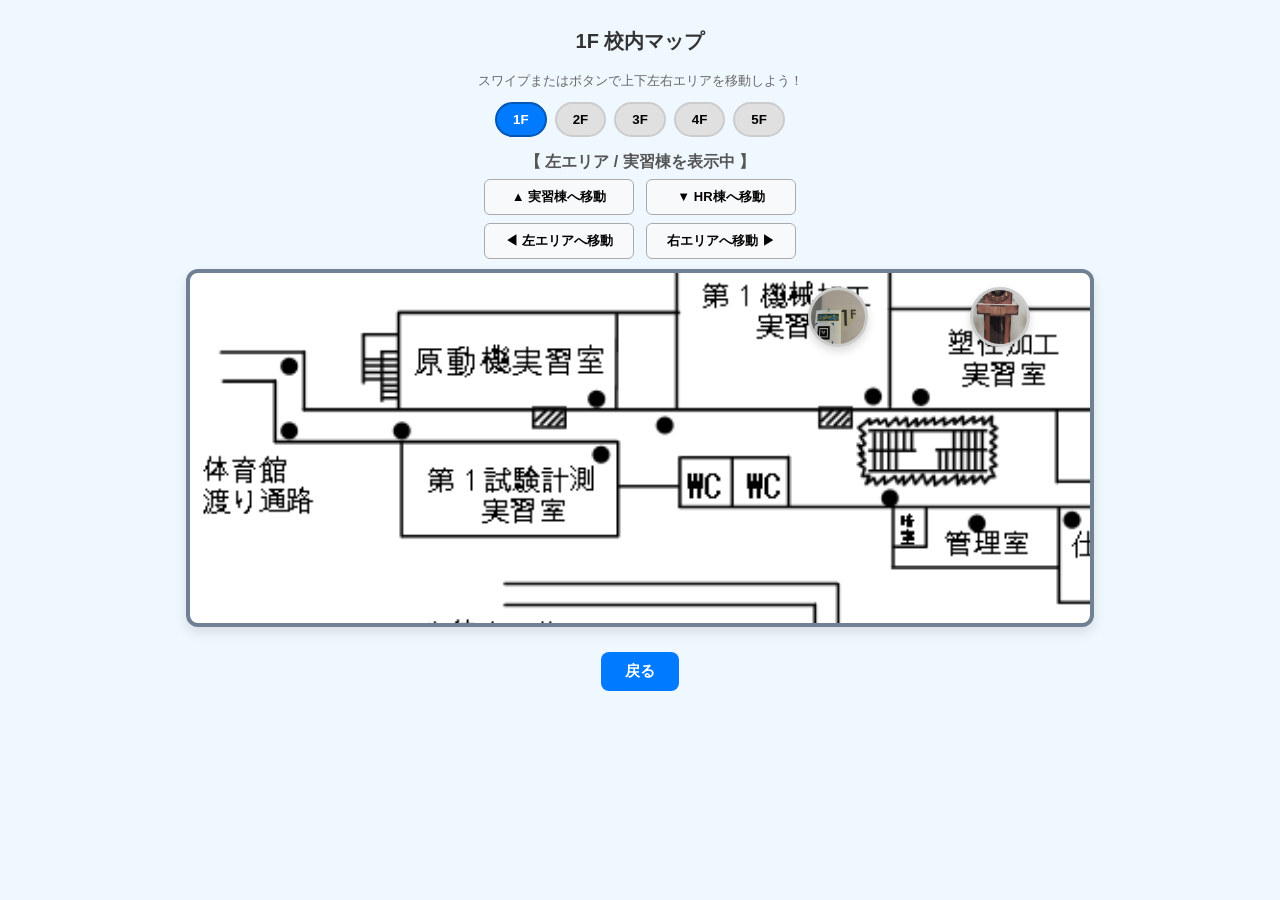
==== commit 2eddcd43: "Update print statement from 'Hello' to 'Goodbye'" ====
--- a/map.html
+++ b/map.html
@@ -14,7 +14,7 @@
         <h1 id="floorTitle">1F 校内マップ</h1>
         <!-- 右上に表示されるカードのミニサムネイル -->
         <div id="completeBadge" class="complete-badge-thumb" onclick="openCompleteModal()" style="display: none;">
-            <img src="校内画像/a/card.png" alt="Card Thumb" class="badge-img">
+            <img src="校内画像/card.png" alt="Card Thumb" class="badge-img">
         </div>
     </div>    
     <p>スワイプまたはボタンで上下左右エリアを移動しよう！</p>
@@ -107,7 +107,7 @@
             <div class="modal-close-btn" onclick="closeCompleteModal()">×</div>
             
             <div class="complete-illustration-single">
-                <img src="校内画像/a/card.png" alt="コンプリートカード" class="complete-main-img">
+                <img src="校内画像/card.png" alt="コンプリートカード" class="complete-main-img">
             </div>
 
             <button class="btn-complete-close" onclick="closeCompleteModal()">閉じる</button>
@@ -118,16 +118,16 @@
         const allStamps = ['a', 'b', 'c', 'd', 'e', 'f', 'g', 'h', 'i', 'j'];
 
         const stampImages = {
-            'a': '校内画像/a/1f3.jpg',
-            'b': '校内画像/a/時計.jpg',
-            'c': '校内画像/a/2f3.jpg',
-            'd': '校内画像/a/食物調理科２.jpg',
-            'e': '校内画像/a/3f3.jpg',
-            'f': '校内画像/a/服飾デザイン2.jpg',
-            'g': '校内画像/a/4f2.jpg',
-            'h': '校内画像/a/pit1.jpg',
-            'i': '校内画像/a/5f(2).jpg',
-            'j': '校内画像/a/流通経済2.jpg'
+            'a': '校内画像/1f3.jpg',
+            'b': '校内画像/時計.jpg',
+            'c': '校内画像/2f3.jpg',
+            'd': '校内画像/食物調理科２.jpg',
+            'e': '校内画像/3f3.jpg',
+            'f': '校内画像/服飾デザイン2.jpg',
+            'g': '校内画像/4f2.jpg',
+            'h': '校内画像/pit1.jpg',
+            'i': '校内画像/5f(2).jpg',
+            'j': '校内画像/流通経済2.jpg'
         };
 
         const spotNames = {
@@ -265,8 +265,8 @@
         const imgUrl = stampImages[id];
 
         if (isDone) {
-            // ★ 獲得済みは 肉球スタンプ（校内画像/a/完了スタンプ.png）を表示
-            el.style.backgroundImage = "url('校内画像/a/完了スタンプ.png')";
+            // ★ 獲得済みは 肉球スタンプ（校内画像/完了スタンプ.png）を表示
+            el.style.backgroundImage = "url('校内画像/完了スタンプ.png')";
             el.style.backgroundSize = 'contain';
             el.style.backgroundPosition = 'center';
             el.style.backgroundRepeat = 'no-repeat';
@@ -329,8 +329,8 @@
     modalSpot.innerHTML = '';
 
     if (isDone) {
-        // ★ 獲得済みは 肉球スタンプ（校内画像/a/完了スタンプ.png）を表示
-        modalSpot.style.backgroundImage = "url('校内画像/a/完了スタンプ.png')";
+        // ★ 獲得済みは 肉球スタンプ（校内画像/完了スタンプ.png）を表示
+        modalSpot.style.backgroundImage = "url('校内画像/完了スタンプ.png')";
         modalSpot.style.backgroundSize = 'contain';
         modalSpot.style.backgroundPosition = 'center';
         modalSpot.style.backgroundRepeat = 'no-repeat';
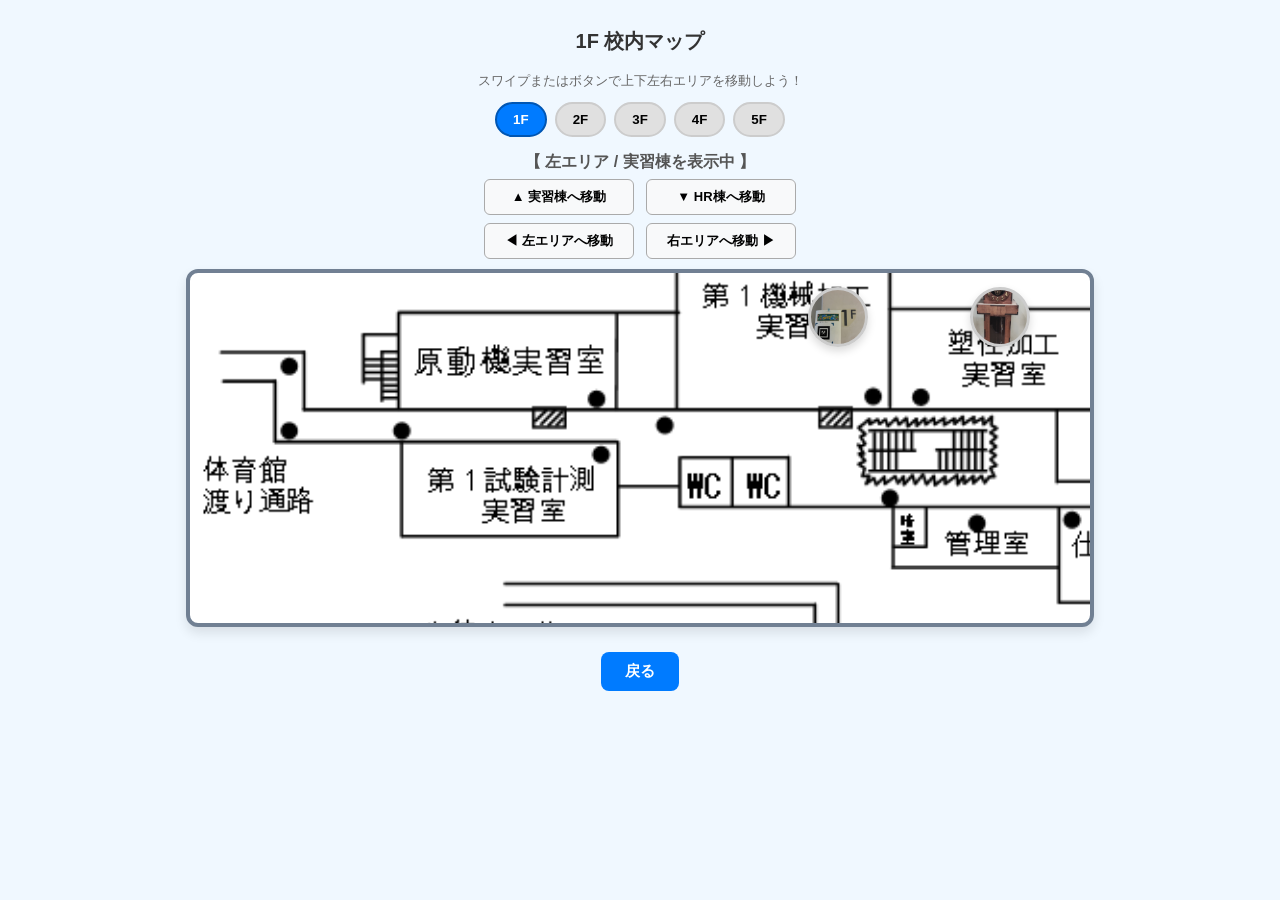
==== commit 91a33f53: "Update print statement from 'Hello' to 'Goodbye'" ====
--- a/map.html
+++ b/map.html
@@ -61,19 +61,19 @@
                 <!-- 3Fのピン群 -->
                 <div id="floor-3" class="floor-layer">
                     <div id="stamp-e" class="stamp" style="top: 27%; left: 38%;" onclick="openModal('e')"></div>
-                    <div id="stamp-f" class="stamp" style="top: 17%; left: 54%;" onclick="openModal('f')"></div>
+                    <div id="stamp-f" class="stamp" style="top: 25%; left: 56%;" onclick="openModal('f')"></div>
                 </div>
 
                 <!-- 4Fのピン群 -->
                 <div id="floor-4" class="floor-layer">
                     <div id="stamp-g" class="stamp" style="top: 15%; left: 39%;" onclick="openModal('g')"></div>
-                    <div id="stamp-h" class="stamp" style="top: 2%; left: 45%;" onclick="openModal('h')"></div>
+                    <div id="stamp-h" class="stamp" style="top: 3%; left: 55%;" onclick="openModal('h')"></div>
                 </div>
 
                 <!-- 5Fのピン群 -->
                 <div id="floor-5" class="floor-layer">
                     <div id="stamp-i" class="stamp" style="top: 19%; left: 38%;" onclick="openModal('i')"></div>
-                    <div id="stamp-j" class="stamp" style="top: 8%; left: 45%;" onclick="openModal('j')"></div>
+                    <div id="stamp-j" class="stamp" style="top: 14%; left: 55%;" onclick="openModal('j')"></div>
                 </div>
             </div>
         </div>
